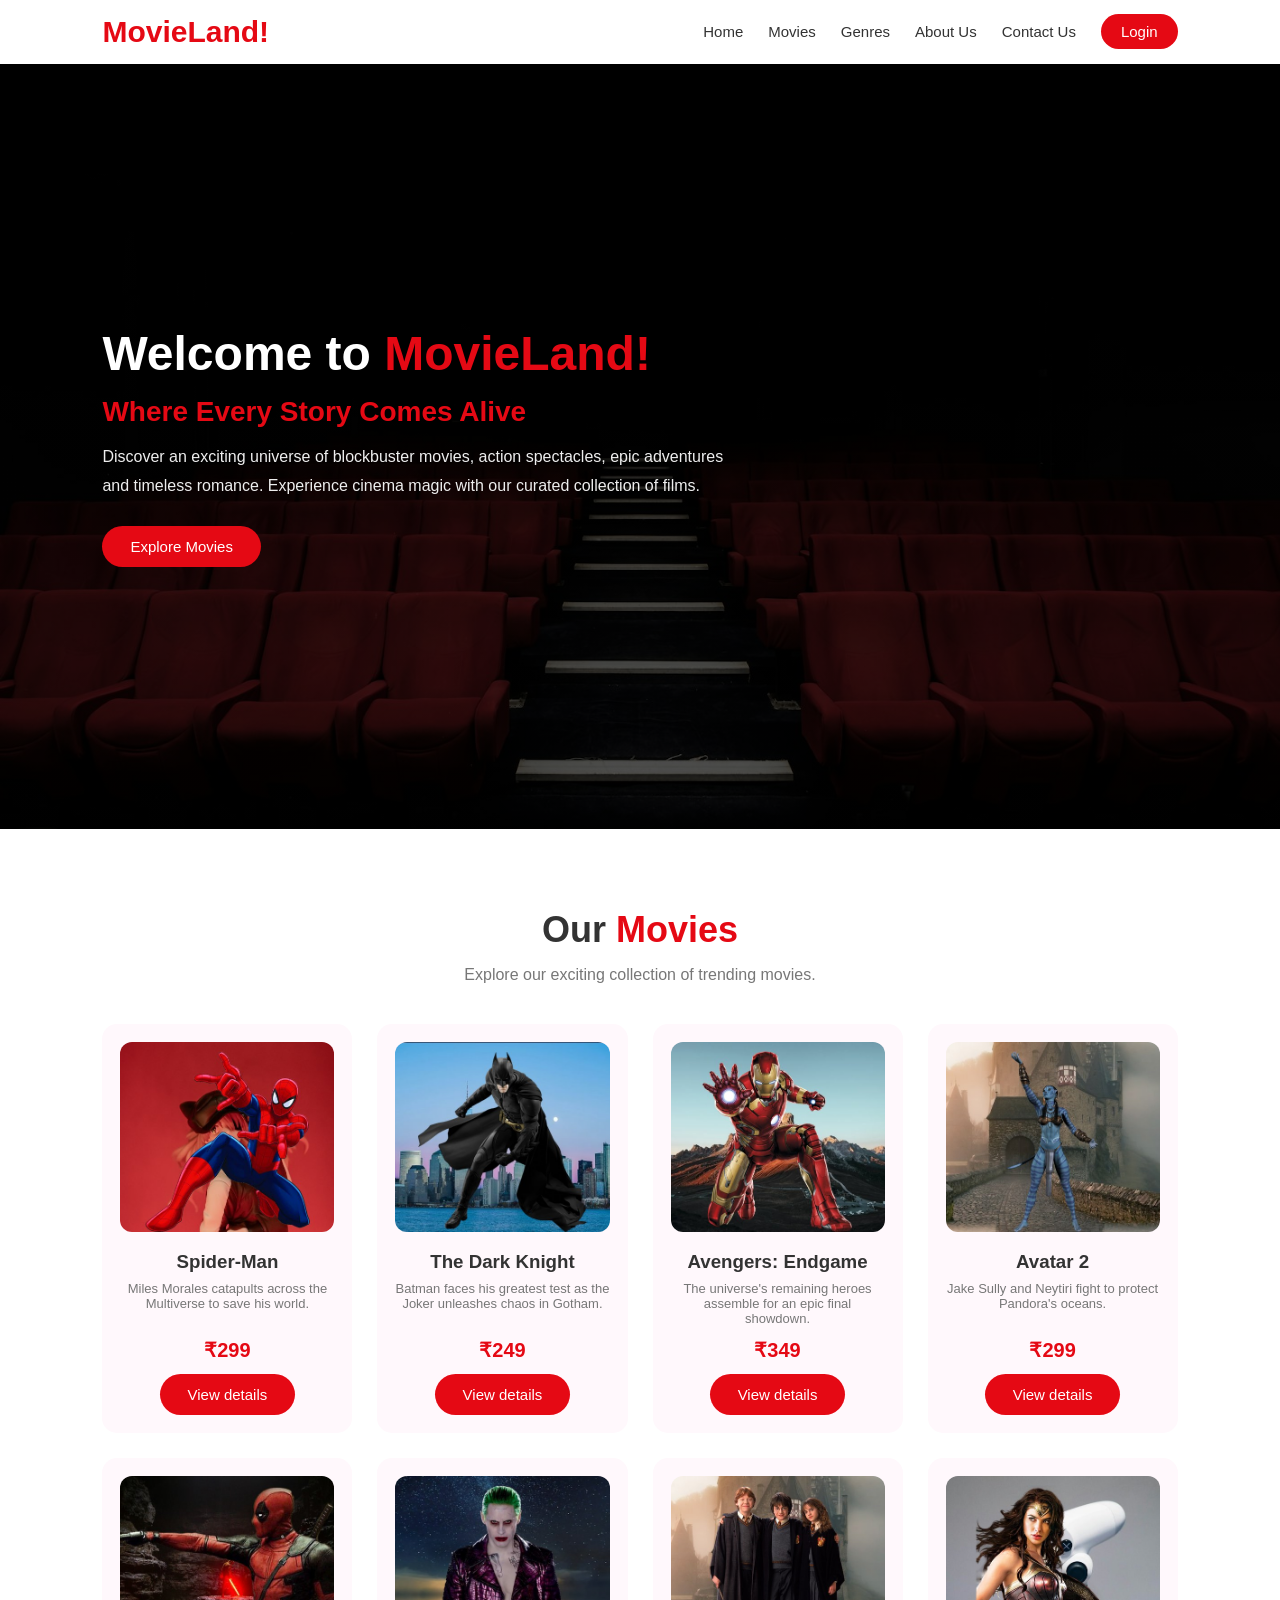
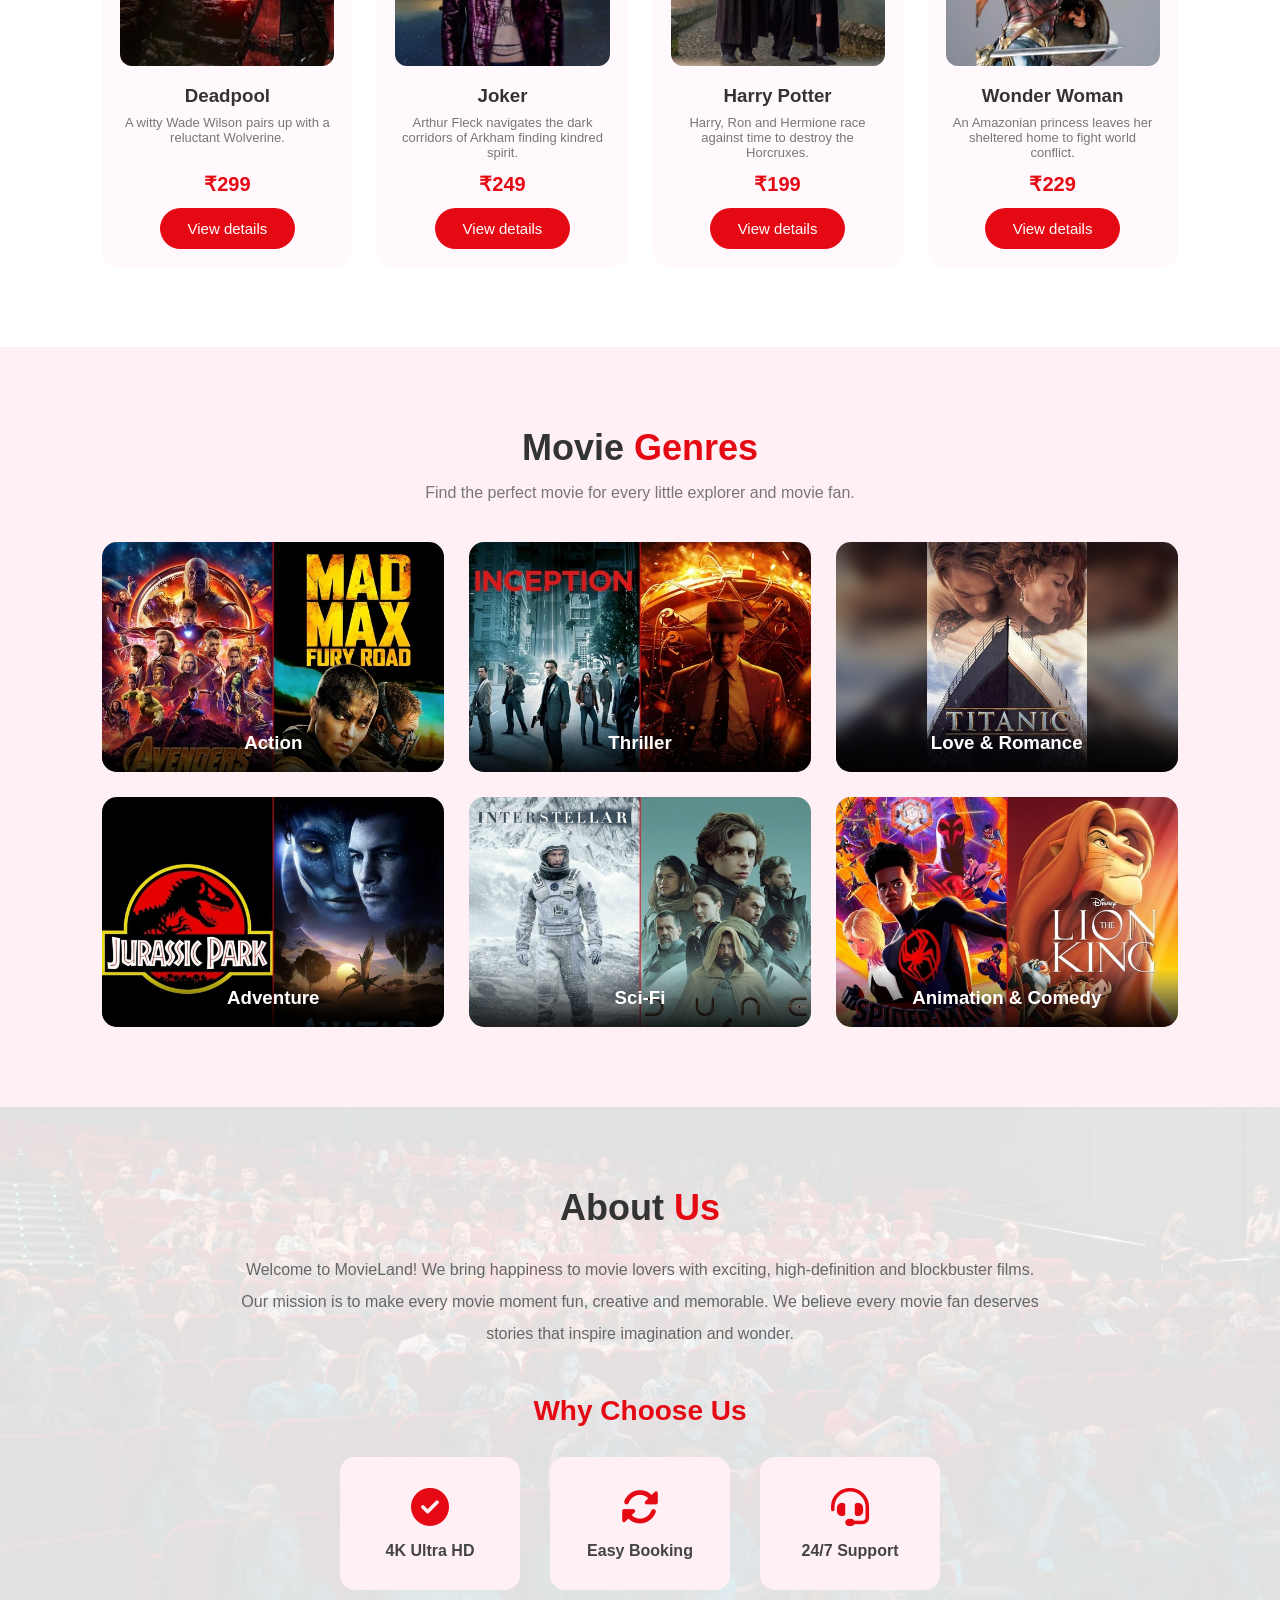
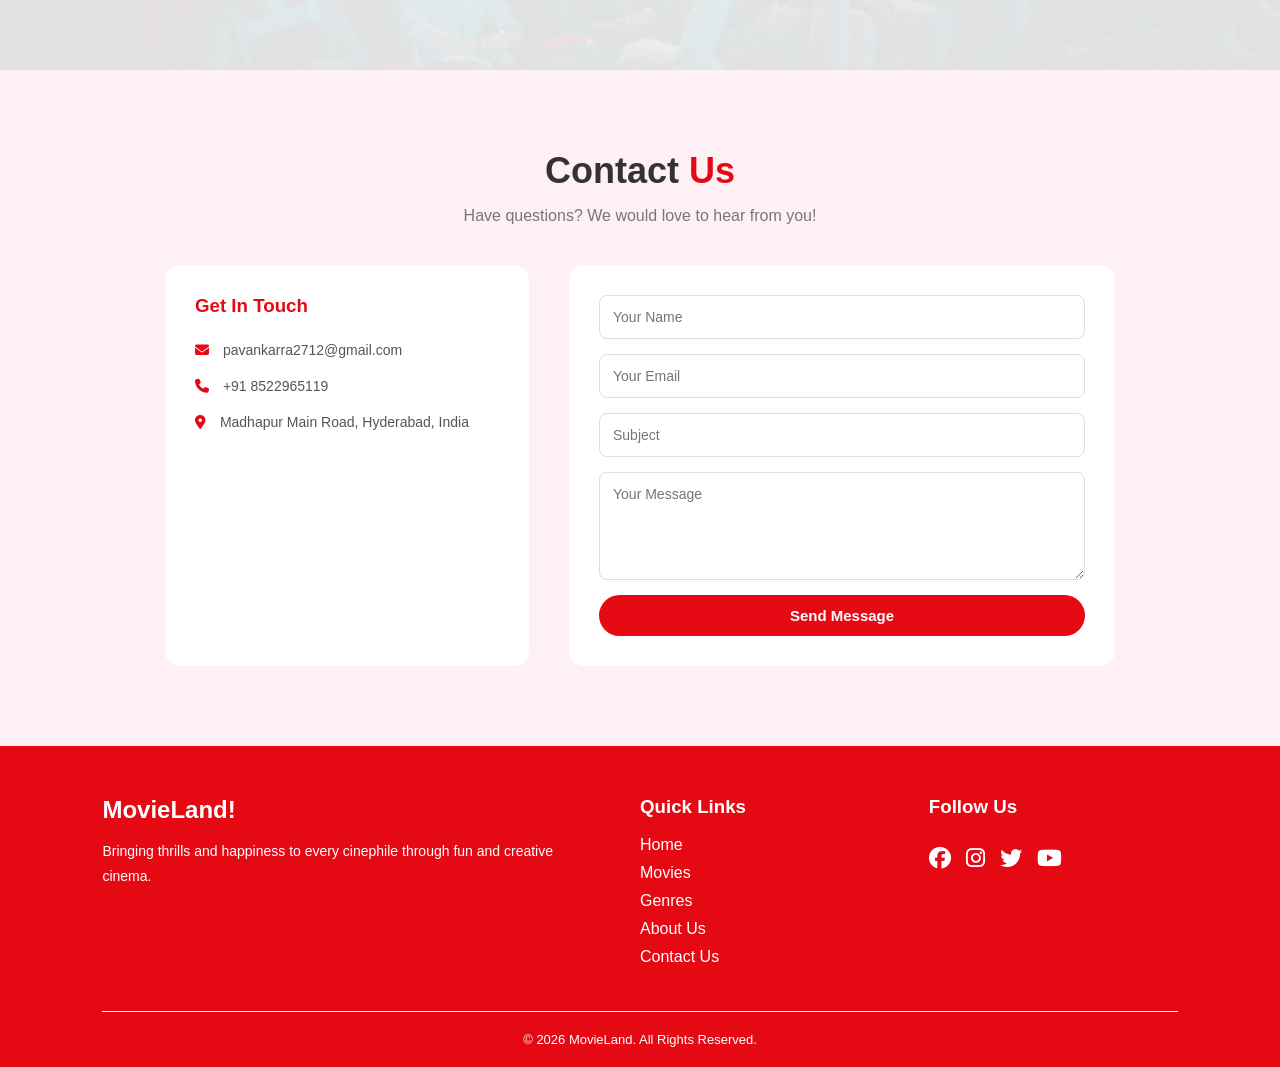
==== index.html @ 964ebada "First upload of Moviesland website" ====
<!DOCTYPE html>
<html lang="en">
<head>
    <meta charset="UTF-8">
    <meta name="viewport" content="width=device-width, initial-scale=1.0">
    <title>MovieLand - The Ultimate Cinema Catalog</title>
    <link rel="stylesheet" href="style.css">
    <link rel="stylesheet" href="https://cdnjs.cloudflare.com/ajax/libs/font-awesome/6.5.2/css/all.min.css">
</head>

<body>

<nav class="navbar">
    <div class="logo"><b>MovieLand!</b></div>

    <input type="checkbox" id="menu-toggle">

    <label for="menu-toggle" class="menu-icon">
        <i class="fa-solid fa-bars"></i>
        <i class="fa-solid fa-xmark"></i>
    </label>

    <ul class="nav-links">
        <li><a href="#home">Home</a></li>
        <li><a href="#toys">Movies</a></li>
        <li><a href="#collections">Genres</a></li>
        <li><a href="#about">About Us</a></li>
        <li><a href="#contact">Contact Us</a></li>
        <li><a href="login.html" class="login-btn">Login</a></li>
    </ul>
</nav>


<section class="home" id="home">

    <div class="home-content">
        <h1>Welcome to <span>MovieLand!</span></h1>

        <h2>Where Every Story Comes Alive</h2>

        <p>
            Discover an exciting universe of blockbuster movies, action spectacles,
            epic adventures and timeless romance. Experience cinema magic with our
            curated collection of films.
        </p>

        <a href="#toys" class="btn">Explore Movies</a>
    </div>

</section>


<section class="toys" id="toys">

    <h2 class="heading">Our <span>Movies</span></h2>

    <p class="section-description">
        Explore our exciting collection of trending movies.
    </p>

    <div class="toy-container">

        <div class="toy-card">
            <img src="images/movie_spiderman.jpg" alt="Spider-Man">
            <h3>Spider-Man</h3>
            <p>Miles Morales catapults across the Multiverse to save his world.</p>
            <h4>₹299</h4>
            <a href="spiderman.html" class="btn">View details</a>
        </div>

        <div class="toy-card">
            <img src="images/movie_batman.jpg" alt="The Dark Knight">
            <h3>The Dark Knight</h3>
            <p>Batman faces his greatest test as the Joker unleashes chaos in Gotham.</p>
            <h4>₹249</h4>
            <a href="batman.html" class="btn">View details</a>
        </div>

        <div class="toy-card">
            <img src="images/movie_ironman.jpg" alt="Avengers: Endgame">
            <h3>Avengers: Endgame</h3>
            <p>The universe's remaining heroes assemble for an epic final showdown.</p>
            <h4>₹349</h4>
            <a href="avengers.html" class="btn">View details</a>
        </div>

        <div class="toy-card">
            <img src="images/movie_avatar.jpg" alt="Avatar: The Way of Water">
            <h3>Avatar 2</h3>
            <p>Jake Sully and Neytiri fight to protect Pandora's oceans.</p>
            <h4>₹299</h4>
            <a href="avatar.html" class="btn">View details</a>
        </div>

        <div class="toy-card">
            <img src="images/movie_deadpool.jpg" alt="Deadpool & Wolverine">
            <h3>Deadpool</h3>
            <p>A witty Wade Wilson pairs up with a reluctant Wolverine.</p>
            <h4>₹299</h4>
            <a href="deadpool.html" class="btn">View details</a>
        </div>

        <div class="toy-card">
            <img src="images/movie_joker.jpg" alt="Joker">
            <h3>Joker</h3>
            <p>Arthur Fleck navigates the dark corridors of Arkham finding kindred spirit.</p>
            <h4>₹249</h4>
            <a href="joker.html" class="btn">View details</a>
        </div>

        <div class="toy-card">
            <img src="images/movie_harrypotter.jpg" alt="Harry Potter">
            <h3>Harry Potter</h3>
            <p>Harry, Ron and Hermione race against time to destroy the Horcruxes.</p>
            <h4>₹199</h4>
            <a href="harrypotter.html" class="btn">View details</a>
        </div>

        <div class="toy-card">
            <img src="images/movie_wonderwoman.jpg" alt="Wonder Woman">
            <h3>Wonder Woman</h3>
            <p>An Amazonian princess leaves her sheltered home to fight world conflict.</p>
            <h4>₹229</h4>
            <a href="wonderwoman.html" class="btn">View details</a>
        </div>

    </div>
</section>

<section class="collections" id="collections">

    <h2 class="heading">Movie <span>Genres</span></h2>

    <p class="section-description">
        Find the perfect movie for every little explorer and movie fan.
    </p>

    <div class="collection-container">

        <div class="collection-card">
            <img src="images/genre_action.jpg" alt="Action Movies">
            <h3>Action</h3>
        </div>

        <div class="collection-card">
            <img src="images/genre_thriller.jpg" alt="Thriller Movies">
            <h3>Thriller</h3>
        </div>

        <div class="collection-card">
            <img src="images/genre_romance.jpg" alt="Love & Romance Movies">
            <h3>Love & Romance</h3>
        </div>

        <div class="collection-card">
            <img src="images/genre_adventure.jpg" alt="Adventure Movies">
            <h3>Adventure</h3>
        </div>

        <div class="collection-card">
            <img src="images/genre_scifi.jpg" alt="Sci-Fi Movies">
            <h3>Sci-Fi</h3>
        </div>

        <div class="collection-card">
            <img src="images/genre_animation.jpg" alt="Animation & Comedy Movies">
            <h3>Animation & Comedy</h3>
        </div>

    </div>
</section>


<!-- ABOUT US SECTION -->
<section class="about" id="about">

    <h2 class="heading">About <span>Us</span></h2>

    <div class="about-content">
        <p>
            Welcome to MovieLand! We bring happiness to movie lovers
            with exciting, high-definition and blockbuster films.

            Our mission is to make every movie moment fun,
            creative and memorable. We believe every movie fan
            deserves stories that inspire imagination and wonder.
        </p>
    </div>

    <!-- WHY CHOOSE US -->
    <div class="why-us">

        <h2>Why Choose Us</h2>

        <div class="features">

            <div class="feature">
                <span>
                    <i class="fa-solid fa-circle-check"></i>
                </span>
                <p>4K Ultra HD</p>
            </div>

            <div class="feature">
                <span>
                    <i class="fa-solid fa-rotate"></i>
                </span>
                <p>Easy Booking</p>
            </div>

            <div class="feature">
                <span>
                    <i class="fa-solid fa-headset"></i>
                </span>
                <p>24/7 Support</p>
            </div>

        </div>
    </div>

</section>


<!-- CONTACT SECTION -->
<section class="contact" id="contact">

    <h2 class="heading">Contact <span>Us</span></h2>

    <p class="section-description">
        Have questions? We would love to hear from you!
    </p>

    <div class="contact-container">

        <div class="contact-info">

            <h3>Get In Touch</h3>

            <p>
                <i class="fa-solid fa-envelope"></i>
                pavankarra2712@gmail.com
            </p>

            <p>
                <i class="fa-solid fa-phone"></i>
                +91 8522965119
            </p>

            <p>
                <i class="fa-solid fa-location-dot"></i>
                Madhapur Main Road, Hyderabad, India
            </p>

        </div>

        <form class="contact-form">

            <input type="text" placeholder="Your Name" required>

            <input type="email" placeholder="Your Email" required>

            <input type="text" placeholder="Subject">

            <textarea placeholder="Your Message" rows="5" required></textarea>

            <button type="submit" class="btn">Send Message</button>

        </form>

    </div>

</section>

<footer class="footer">

    <div class="footer-content">

        <div class="footer-box">
            <h2>MovieLand!</h2>
            <p>
                Bringing thrills and happiness to every cinephile
                through fun and creative cinema.
            </p>
        </div>

        <div class="footer-box">
            <h3>Quick Links</h3>
            <a href="#home">Home</a>
            <a href="#toys">Movies</a>
            <a href="#collections">Genres</a>
            <a href="#about">About Us</a>
            <a href="#contact">Contact Us</a>
        </div>

        <div class="footer-box">
            <h3>Follow Us</h3>

            <div class="social-icons">
                <a href="#"><i class="fa-brands fa-facebook"></i></a>
                <a href="#"><i class="fa-brands fa-instagram"></i></a>
                <a href="#"><i class="fa-brands fa-twitter"></i></a>
                <a href="#"><i class="fa-brands fa-youtube"></i></a>
            </div>
        </div>

    </div>

    <div class="copyright">
        <p>©️ 2026 MovieLand. All Rights Reserved.</p>
    </div>

</footer>

<script>
    // Close mobile menu when an option is clicked or on scroll/swipe
    const menuToggle = document.getElementById('menu-toggle');
    const navLinks = document.querySelectorAll('.nav-links a');

    // 1. Hide menu when any nav option is clicked
    navLinks.forEach(link => {
        link.addEventListener('click', () => {
            if (menuToggle) {
                menuToggle.checked = false;
            }
        });
    });

    // 2. Hide menu when user scrolls down
    window.addEventListener('scroll', () => {
        if (menuToggle && menuToggle.checked) {
            menuToggle.checked = false;
        }
    });

    // 3. Hide menu when user swipes down on mobile touch screen
    let touchStartY = 0;
    window.addEventListener('touchstart', (e) => {
        touchStartY = e.touches[0].clientY;
    }, { passive: true });

    window.addEventListener('touchmove', (e) => {
        const touchCurrentY = e.touches[0].clientY;
        if (menuToggle && menuToggle.checked && (touchCurrentY - touchStartY > 15)) {
            menuToggle.checked = false;
        }
    }, { passive: true });

    // 4. Hide menu when tapping outside the navbar
    document.addEventListener('click', (e) => {
        if (menuToggle && menuToggle.checked && !e.target.closest('.navbar')) {
            menuToggle.checked = false;
        }
    });
</script>

</body>
</html>
---- style.css ----
* {
    margin: 0;
    padding: 0;
    box-sizing: border-box;
    font-family: 'Poppins', sans-serif;
    scroll-behavior: smooth;
}

body {
    background: #fff8fc;
    color: #333;
}

section {
    padding: 80px 8%;
}


.navbar {
    display: flex;
    align-items: center;
    justify-content: space-between;
    padding: 15px 8%;
    background: white;
    top: 0;
}

.logo {
    font-size: 30px;
    font-weight: 700;
    color: #e50914;
    text-decoration: none;
}


.nav-links {
    display: flex;
    align-items: center;
    gap: 25px;
    list-style: none;
}

.nav-links a {
    text-decoration: none;
    color: #333;
    font-size: 15px;
    font-weight: 500;
    transition: 0.3s;
}

.nav-links a:hover {
    color: #e50914;
}

.login-btn {
    background: #e50914;
    color: white !important;
    padding: 9px 20px;
    border-radius: 25px;
}

.login-btn:hover {
    background: #b80710;
}


#menu-toggle {
    display: none;
}

.menu-icon {
    display: none;
    font-size: 25px;
    color: #e50914;
    cursor: pointer;
}


.home {
    min-height: 85vh;
    display: flex;
    align-items: center;
    background: linear-gradient(rgba(0,0,0,0.65), rgba(0,0,0,0.65)), url('images/hero_bg.jpg');
    background-size: cover;
    background-position: center;
}

.home-content {
    max-width: 650px;
}

.home-content h1 {
    font-size: 48px;
    color: white;
}

.home-content h1 span {
    color: #e50914;
}

.home-content h2 {
    font-size: 28px;
    margin: 15px 0;
    color: #e50914;
}

.home-content p {
    font-size: 16px;
    line-height: 1.8;
    margin-bottom: 25px;
    color: #eee;
}

.btn {
    display: inline-block;
    background: #e50914;
    color: white;
    text-decoration: none;
    border: none;
    padding: 12px 28px;
    border-radius: 25px;
    cursor: pointer;
    font-size: 15px;
    transition: 0.3s;
}

.btn:hover {
    background: #b80710;
    transform: translateY(-3px);
}


.heading {
    text-align: center;
    font-size: 36px;
    margin-bottom: 15px;
    color: #333;
}

.heading span {
    color: #e50914;
}

.section-description {
    text-align: center;
    margin-bottom: 40px;
    color: #777;
}

.toys, .movies {
    background: #fff;
}

.toy-container, .movie-container {
    display: grid;
    grid-template-columns: repeat(4, 1fr);
    gap: 25px;
    margin-top: 35px;
}

.toy-card, .movie-card {
    background: #fff8fc;
    padding: 18px;
    border-radius: 15px;
    text-align: center;
    transition: 0.5s;
}

.toy-card:hover, .movie-card:hover {
    transform: translateY(-10px);
}

.toy-card img, .movie-card img {
    width: 100%;
    height: 190px;
    object-fit: cover;
    border-radius: 12px;
}

.toy-card h3, .movie-card h3 {
    margin: 15px 0 8px;
    color: #333;
}

.toy-card p, .movie-card p {
    font-size: 13px;
    color: #777;
    min-height: 45px;
}

.toy-card h4, .movie-card h4 {
    color: #e50914;
    font-size: 20px;
    margin: 12px 0;
}

/* COLLECTIONS / GENRES */

.collections, .genres {
    background: #fff0f6;
}

.collection-container, .genre-container {
    display: grid;
    grid-template-columns: repeat(3, 1fr);
    gap: 25px;
}

.collection-card, .genre-card {
    position: relative;
    overflow: hidden;
    border-radius: 15px;
    height: 230px;
}

.collection-card img, .genre-card img {
    width: 100%;
    height: 100%;
    object-fit: cover;
    transition: 0.4s;
}

.collection-card:hover img, .genre-card:hover img {
    transform: scale(1.1);
}

.collection-card h3, .genre-card h3 {
    position: absolute;
    bottom: 0;
    width: 100%;
    padding: 18px;
    text-align: center;
    color: white;
    background: linear-gradient(transparent, rgba(0,0,0,0.85));
}

.about {
    background: white;
    text-align: center;
    background: linear-gradient(rgba(255,255,255,0.88), rgba(255,255,255,0.88)), url('images/about_bg.jpg');
    background-size: cover;
    background-position: center;
}

.about-content {
    max-width: 800px;
    margin: 25px auto;
}

.about-content p {
    line-height: 2;
    font-size: 16px;
    color: #666;
}


.why-us {
    margin-top: 45px;
    text-align: center;
}

.why-us h2 {
    color: #e50914;
    font-size: 28px;
    margin-bottom: 30px;
}

.features {
    display: flex;
    justify-content: center;
    gap: 30px;
    flex-wrap: wrap;
}

.feature {
    background: #fff0f6;
    padding: 30px 35px;
    border-radius: 15px;
    min-width: 180px;
    transition: 0.3s;
}

.feature:hover {
    transform: translateY(-8px);
    background: #ffe0ec;
}

.feature span {
    font-size: 38px;
    color: #e50914;
}

.feature p {
    margin-top: 12px;
    font-weight: 600;
    color: #444;
}

.contact {
    background: #fff0f6;
}

.contact-container {
    display: grid;
    grid-template-columns: 1fr 1.5fr;
    gap: 40px;
    max-width: 950px;
    margin: auto;
}

.contact-info,
.contact-form {
    background: white;
    padding: 30px;
    border-radius: 15px;
}

.contact-info h3 {
    color: #e50914;
    margin-bottom: 25px;
}

.contact-info p {
    margin: 20px 0;
    color: #555;
    font-size: 14px;
}

.contact-info i {
    color: #e50914;
    margin-right: 10px;
}

.contact-form {
    display: flex;
    flex-direction: column;
    gap: 15px;
}

.contact-form input,
.contact-form textarea {
    width: 100%;
    padding: 13px;
    border: 1px solid #ddd;
    border-radius: 8px;
    outline: none;
    font-size: 14px;
}

.contact-form input:focus,
.contact-form textarea:focus {
    border-color: #e50914;
}

.footer {
    background: #e50914;
    color: white;
    padding: 50px 8% 0;
}

.footer-content {
    display: grid;
    grid-template-columns: 2fr 1fr 1fr;
    gap: 40px;
    padding-bottom: 35px;
}

.footer-box h2 {
    color: white;
    margin-bottom: 15px;
}

.footer-box h3 {
    margin-bottom: 18px;
    color: white;
}

.footer-box p {
    color: white;
    line-height: 1.8;
    font-size: 14px;
}

.footer-box a {
    display: block;
    color: white;
    text-decoration: none;
    margin: 10px 0;
    transition: 0.3s;
}

.footer-box a:hover {
    color: lightpink;
}

.social-icons {
    display: flex;
    gap: 15px;
}

.social-icons a {
    font-size: 22px;
    color: white;
}

.copyright {
    text-align: center;
    border-top: 1px solid white;
    padding: 20px 0;
    color: white;
    font-size: 13px;
}



/* MOBILE RESPONSIVE */

@media (max-width: 768px) {

    .navbar {
        position: sticky;
        flex-wrap: wrap;
    }

    .menu-icon {
        display: block;
    }

    .menu-icon .fa-xmark {
        display: none;
    }

    .nav-links {
        display: none;
        flex-direction: column;
        align-items: center;
        width: 100%;
        position: absolute;
        top: 100%;
        left: 0;
        background: white;
        padding: 25px;
        gap: 20px;
    }

    #menu-toggle:checked ~ .nav-links {
        display: flex;
    }

    #menu-toggle:checked + .menu-icon .fa-bars {
        display: none;
    }

    #menu-toggle:checked + .menu-icon .fa-xmark {
        display: inline;
    }
    .home{
        background-position: center;
        background-size: cover;
    }

    .home-content h1 {
        font-size: 35px;
    }

    .home-content h2 {
        font-size: 22px;
    }
    .toy-container, .movie-container {
        display: grid;
        grid-template-columns: repeat(2, minmax(0, 1fr));
        gap: 5px;
    }

    .collection-container, .genre-container {
        display: grid;
        grid-template-columns: repeat(2, minmax(0, 1fr));
        gap: 5px;
    }


    .contact-container {
        grid-template-columns: 1fr;
    }

    .footer-content {
        display: grid;
        grid-template-columns: repeat(3, minmax(0, 1fr));
        gap: 15px;
        text-align: center;
    }

    .social-icons {
        justify-content: center;
    }

    section {
        padding: 60px 6%;
    }

}


/* PRODUCT / MOVIE DETAILS PAGE (EXACT MATCH WITH COLLEAGUE) */

header {
    background: #e50914;
    padding: 18px 7%;
}

.goback {
    max-width: 1100px;
    margin: 25px auto 0;
    padding: 0 20px;
    font-size: 23px;
}

.goback a {
    color: #e50914;
    text-decoration: none;
}

.product-container {
    display: flex;
    gap: 50px;
    max-width: 1100px;
    margin: 40px auto;
    padding: 20px;
    align-items: center;
}

.product-image {
    width: 50%;
}

.product-image img {
    width: 100%;
    height: 500px;
    object-fit: cover;
    border-radius: 15px;
    background: white;
}

.product-details {
    width: 50%;
}

.brand {
    display: flex;
    gap: 22px;
    margin-bottom: 25px;
    font-size: 21px;
    color: #e50914;
}

.brand i {
    cursor: pointer;
}

.product-details h1 {
    color: #e50914;
    font-size: 32px;
    margin-bottom: 10px;
}

.subtitle {
    color: #777;
    margin-bottom: 15px;
}

.rating {
    display: flex;
    align-items: center;
    gap: 10px;
    margin-bottom: 20px;
}

.rating span {
    color: orange;
    font-size: 15px;
}

.rating p {
    color: #555;
    font-size: 14px;
}

.price {
    display: flex;
    align-items: center;
    gap: 15px;
    margin-bottom: 20px;
    flex-wrap: wrap;
}

.price h2 {
    color: #e50914;
    font-size: 30px;
}

.price del {
    color: #888;
}

.discount {
    color: #159447;
    font-weight: bold;
}

.description {
    color: #666;
    line-height: 1.8;
    margin-bottom: 20px;
}

.quantity {
    margin-bottom: 20px;
}

.quantity label {
    font-weight: 600;
    margin-right: 10px;
}

.quantity input {
    width: 65px;
    padding: 9px;
    border: 1px solid #ddd;
    border-radius: 6px;
    outline: none;
}

.buttons {
    display: flex;
    gap: 15px;
    margin-bottom: 20px;
}

button {
    padding: 14px 20px;
    border-radius: 8px;
    cursor: pointer;
    font-size: 15px;
    font-weight: bold;
    transition: 0.3s;
}

.cart-btn {
    background: white;
    color: #e50914;
    border: 2px solid #e50914;
    width: 50%;
}

.cart-btn:hover {
    background: #e50914;
    color: white;
}

.buy-btn {
    background: #e50914;
    color: white;
    border: 2px solid #e50914;
    width: 50%;
}

.buy-btn:hover {
    background: #b80710;
}


@media (max-width: 768px) {

    header {
        padding: 15px 5%;
    }

    .nav-links {
        display: none;
        flex-direction: column;
        width: 100%;
        text-align: center;
        gap: 0;
        background: #e50914;
        margin-top: 15px;
    }

    .nav-links a {
        color: white;
    }

    .nav-links li {
        padding: 12px;
        border-top: 1px solid rgba(255,255,255,0.3);
    }

    .navbar {
        flex-wrap: wrap;
    }

    .product-container {
        flex-direction: column;
        margin: 20px auto;
        gap: 25px;
    }

    .product-image,
    .product-details {
        width: 100%;
    }

    .product-image img {
        height: 350px;
    }

    .product-details h1 {
        font-size: 27px;
    }
}

@media (max-width: 480px) {

    .buttons {
        flex-direction: column;
    }

    .cart-btn,
    .buy-btn {
        width: 100%;
    }

    .footer-content {
        grid-template-columns: 1fr;
        gap: 20px;
    }

    .product-image img {
        height: 280px;
    }
}
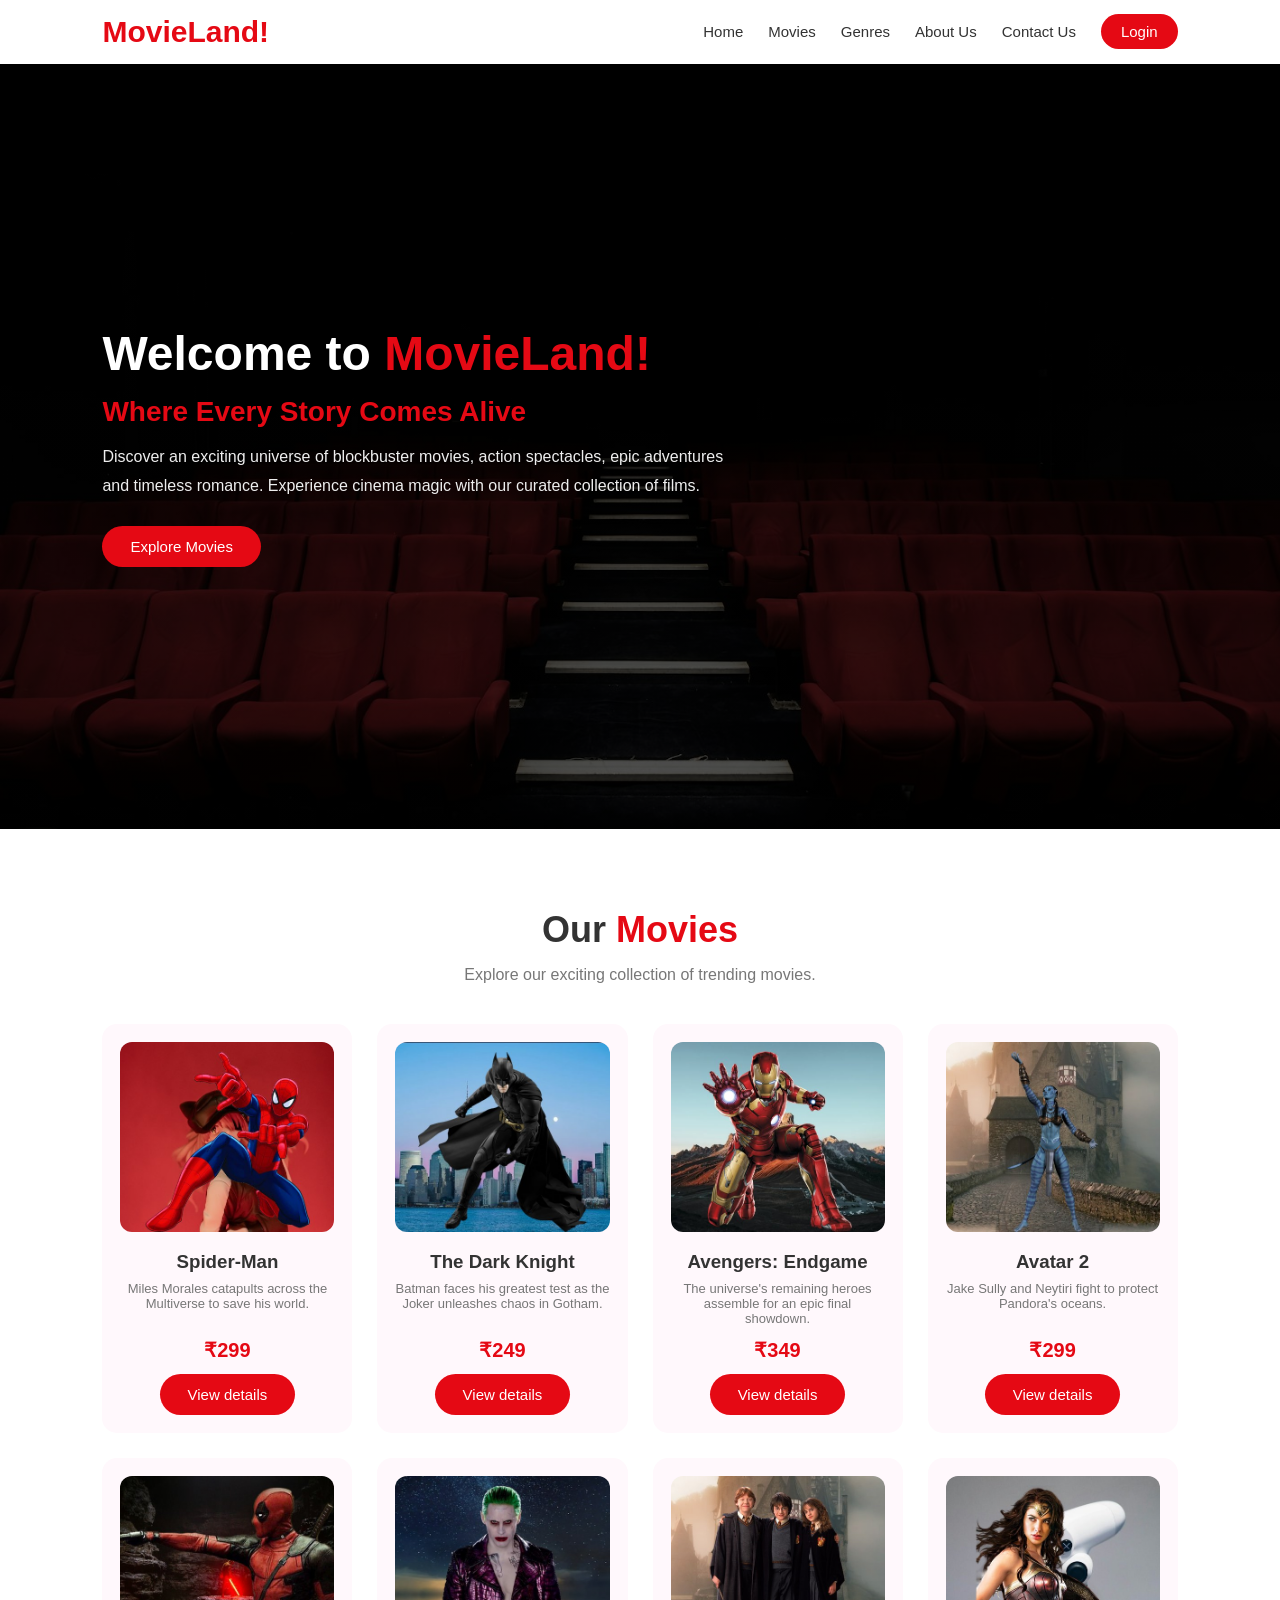
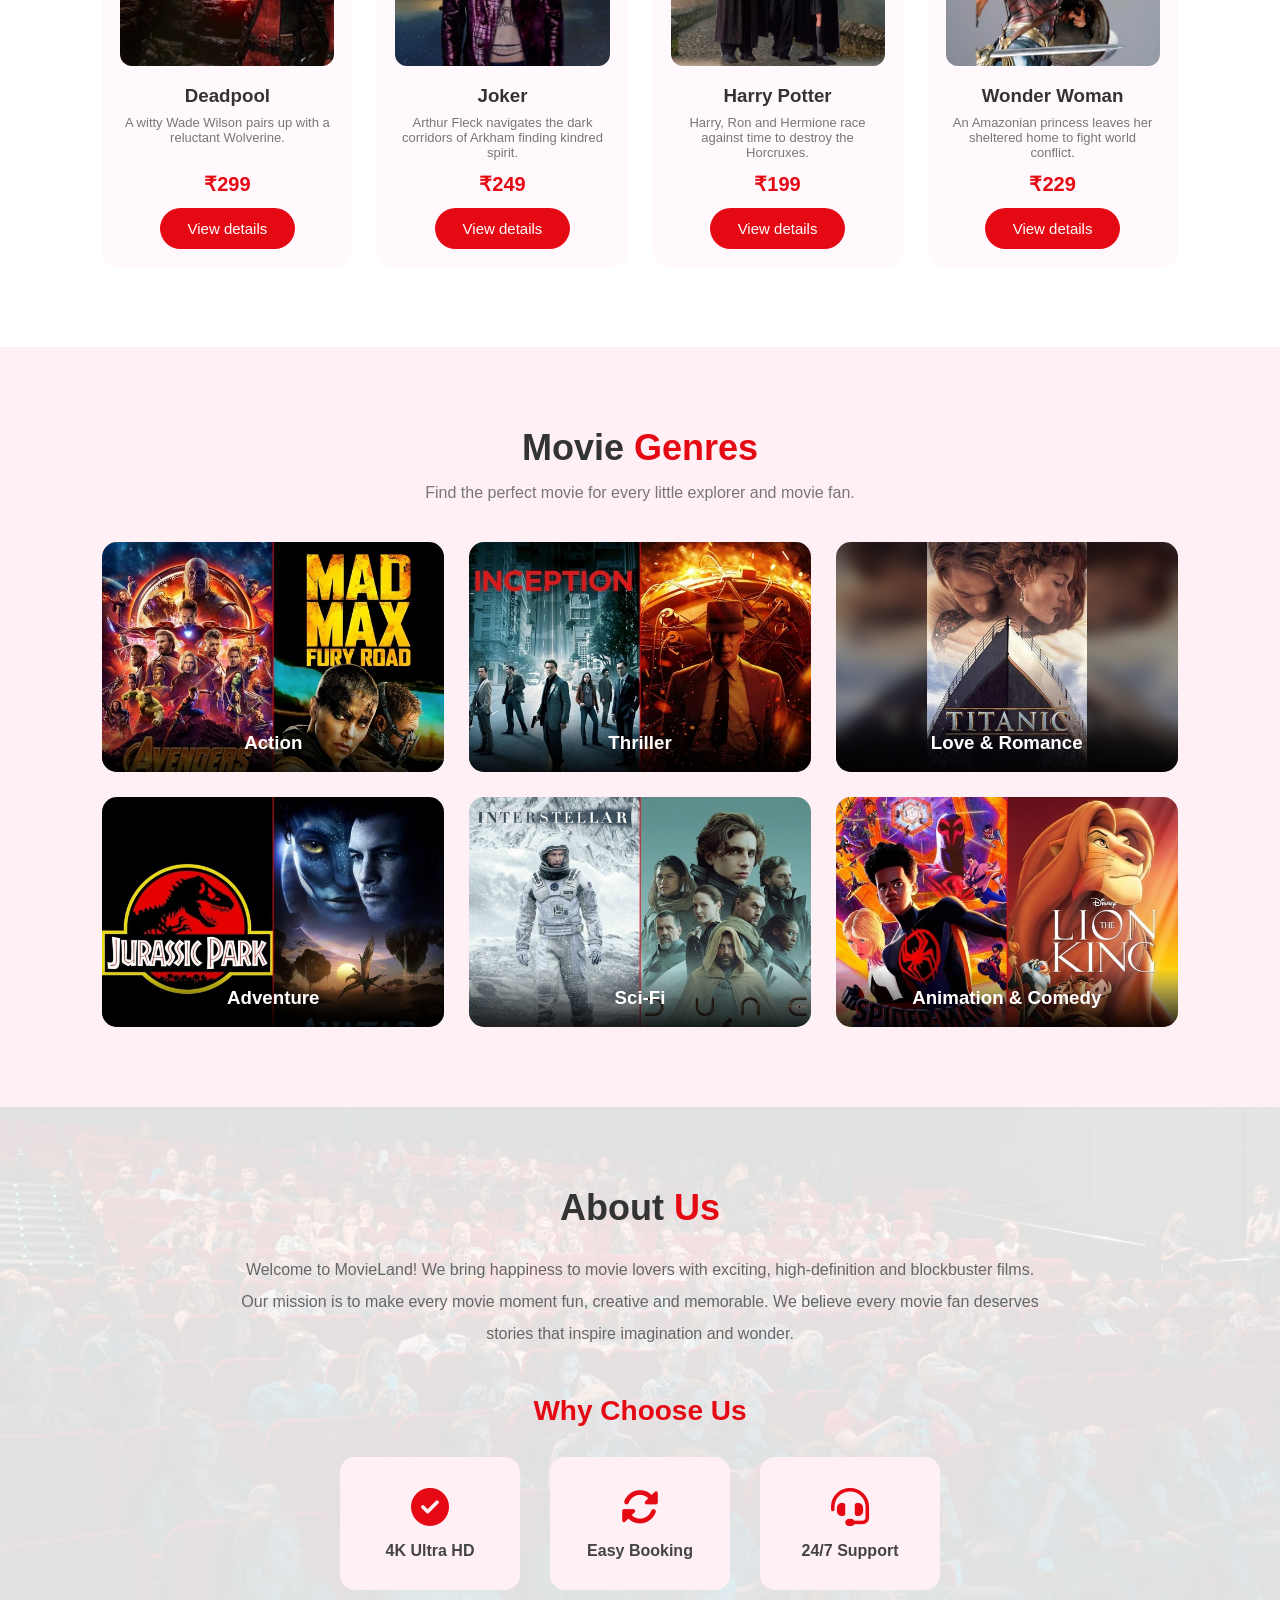
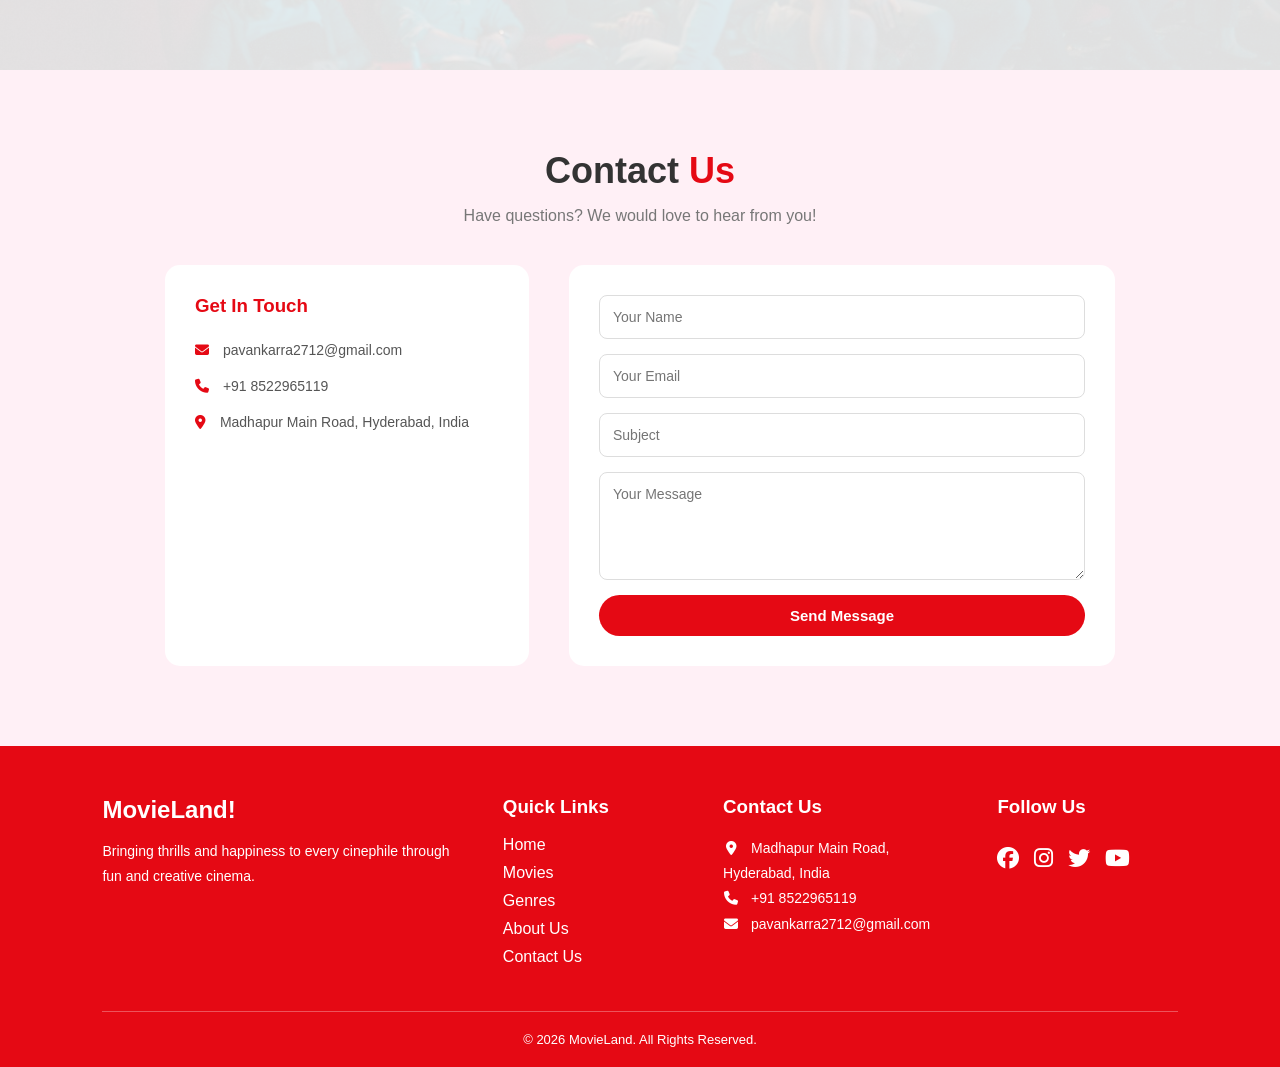
==== commit 105b0bf8: "Updated project files" ====
--- a/index.html
+++ b/index.html
@@ -293,6 +293,13 @@
         </div>
 
         <div class="footer-box">
+            <h3>Contact Us</h3>
+            <p><i class="fa-solid fa-location-dot"></i> Madhapur Main Road, Hyderabad, India</p>
+            <p><i class="fa-solid fa-phone"></i> +91 8522965119</p>
+            <p><i class="fa-solid fa-envelope"></i> pavankarra2712@gmail.com</p>
+        </div>
+
+        <div class="footer-box">
             <h3>Follow Us</h3>
 
             <div class="social-icons">
--- a/style.css
+++ b/style.css
@@ -352,6 +352,7 @@
     border-color: #e50914;
 }
 
+footer,
 .footer {
     background: #e50914;
     color: white;
@@ -360,28 +361,44 @@
 
 .footer-content {
     display: grid;
-    grid-template-columns: 2fr 1fr 1fr;
+    grid-template-columns: 2fr 1fr 1.3fr 1fr;
     gap: 40px;
     padding-bottom: 35px;
 }
 
-.footer-box h2 {
+.footer-box h2,
+.footer-content h2,
+.footer-content > div h2 {
     color: white;
     margin-bottom: 15px;
 }
 
-.footer-box h3 {
+.footer-box h3,
+.footer-content h3,
+.footer-content > div h3 {
     margin-bottom: 18px;
     color: white;
 }
 
-.footer-box p {
+.footer-box p,
+.footer-content p,
+.footer-content > div p {
     color: white;
     line-height: 1.8;
     font-size: 14px;
 }
 
-.footer-box a {
+.footer-box p i,
+.footer-content p i,
+.footer-content > div p i {
+    margin-right: 8px;
+    width: 16px;
+    text-align: center;
+}
+
+.footer-box a,
+.footer-content a,
+.footer-content > div a {
     display: block;
     color: white;
     text-decoration: none;
@@ -389,23 +406,38 @@
     transition: 0.3s;
 }
 
-.footer-box a:hover {
+.footer-box a:hover,
+.footer-content a:hover,
+.footer-content > div a:hover {
     color: lightpink;
-}
-
-.social-icons {
+    padding-left: 4px;
+}
+
+.social-icons,
+.footer-content .social {
     display: flex;
     gap: 15px;
 }
 
-.social-icons a {
+.social-icons a,
+.footer-content .social a {
+    display: inline-block;
     font-size: 22px;
     color: white;
+    margin: 0;
+    transition: 0.3s;
+}
+
+.social-icons a:hover,
+.footer-content .social a:hover {
+    color: lightpink;
+    transform: translateY(-3px);
+    padding-left: 0;
 }
 
 .copyright {
     text-align: center;
-    border-top: 1px solid white;
+    border-top: 1px solid rgba(255, 255, 255, 0.3);
     padding: 20px 0;
     color: white;
     font-size: 13px;
@@ -485,13 +517,14 @@
 
     .footer-content {
         display: grid;
-        grid-template-columns: repeat(3, minmax(0, 1fr));
-        gap: 15px;
-        text-align: center;
-    }
-
-    .social-icons {
-        justify-content: center;
+        grid-template-columns: repeat(2, minmax(0, 1fr));
+        gap: 25px;
+        text-align: left;
+    }
+
+    .social-icons,
+    .footer-content .social {
+        justify-content: flex-start;
     }
 
     section {
@@ -731,7 +764,13 @@
 
     .footer-content {
         grid-template-columns: 1fr;
-        gap: 20px;
+        gap: 25px;
+        text-align: center;
+    }
+
+    .social-icons,
+    .footer-content .social {
+        justify-content: center;
     }
 
     .product-image img {
